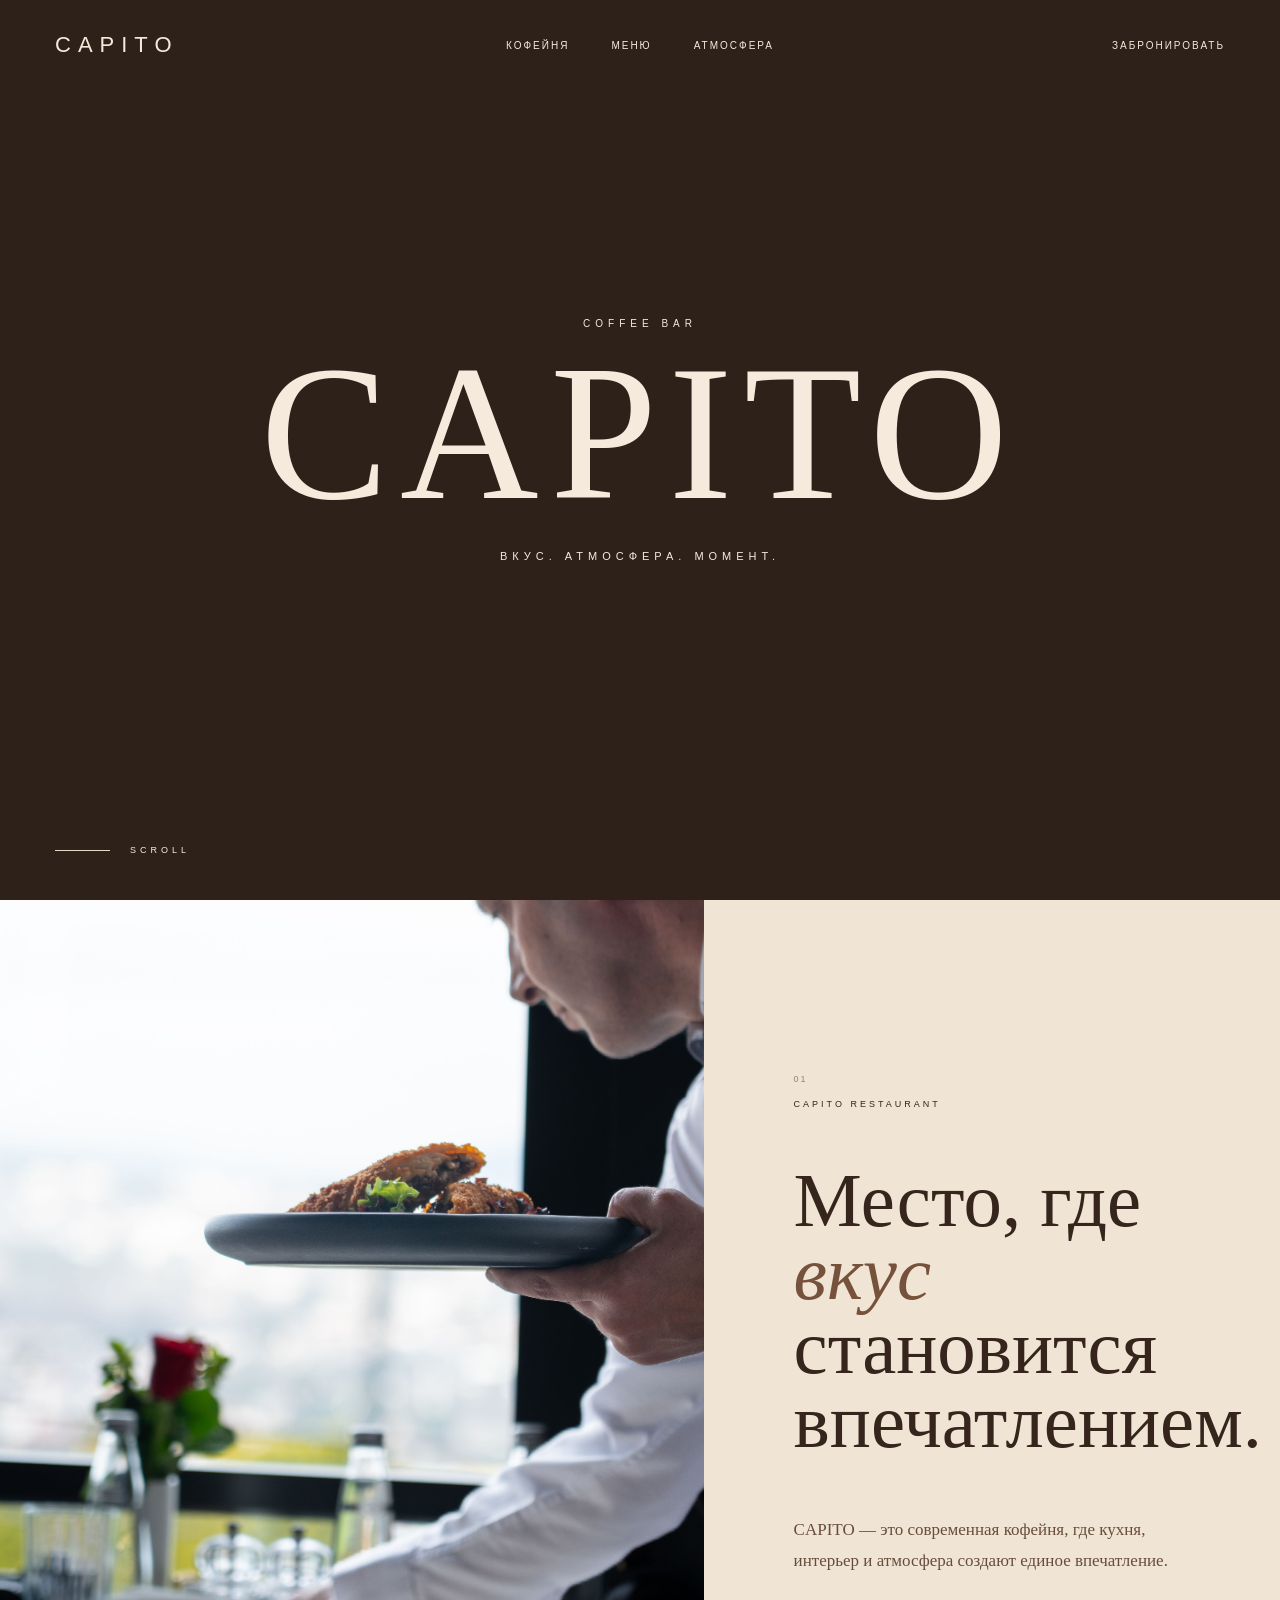
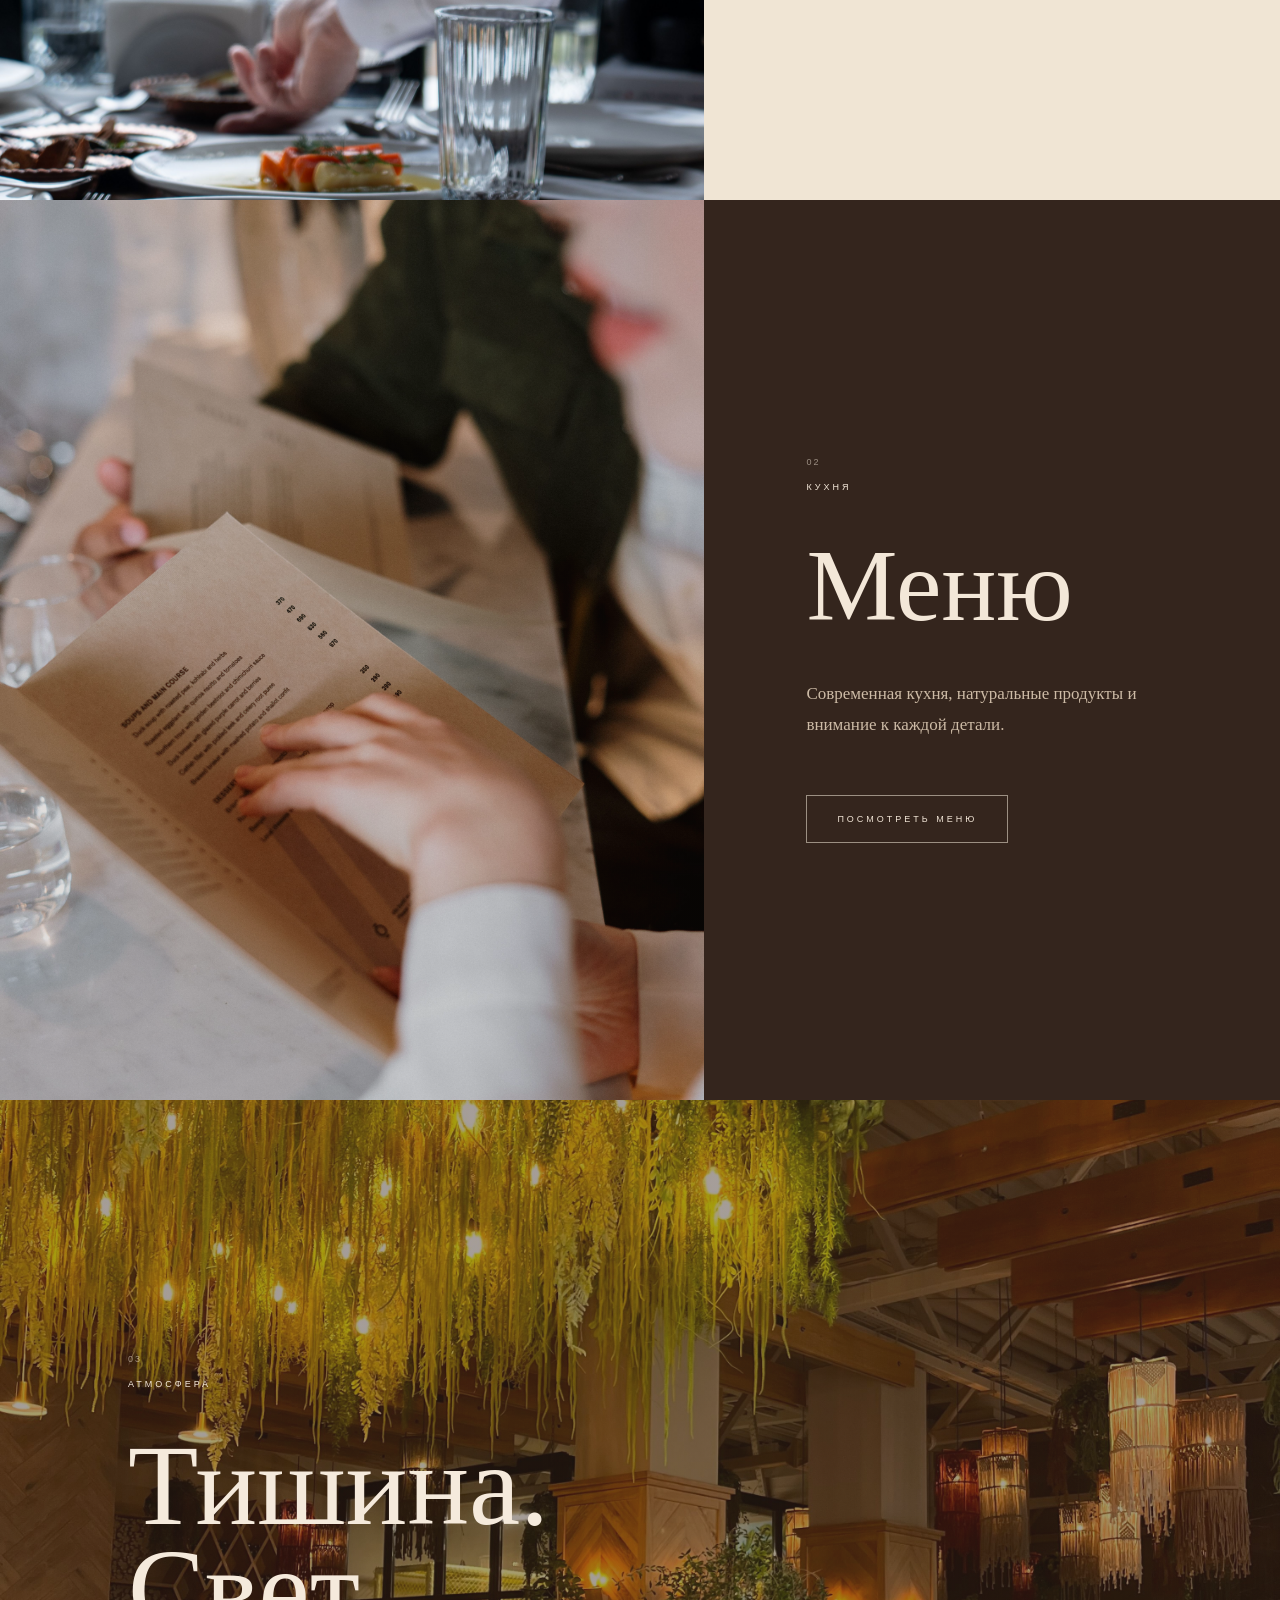
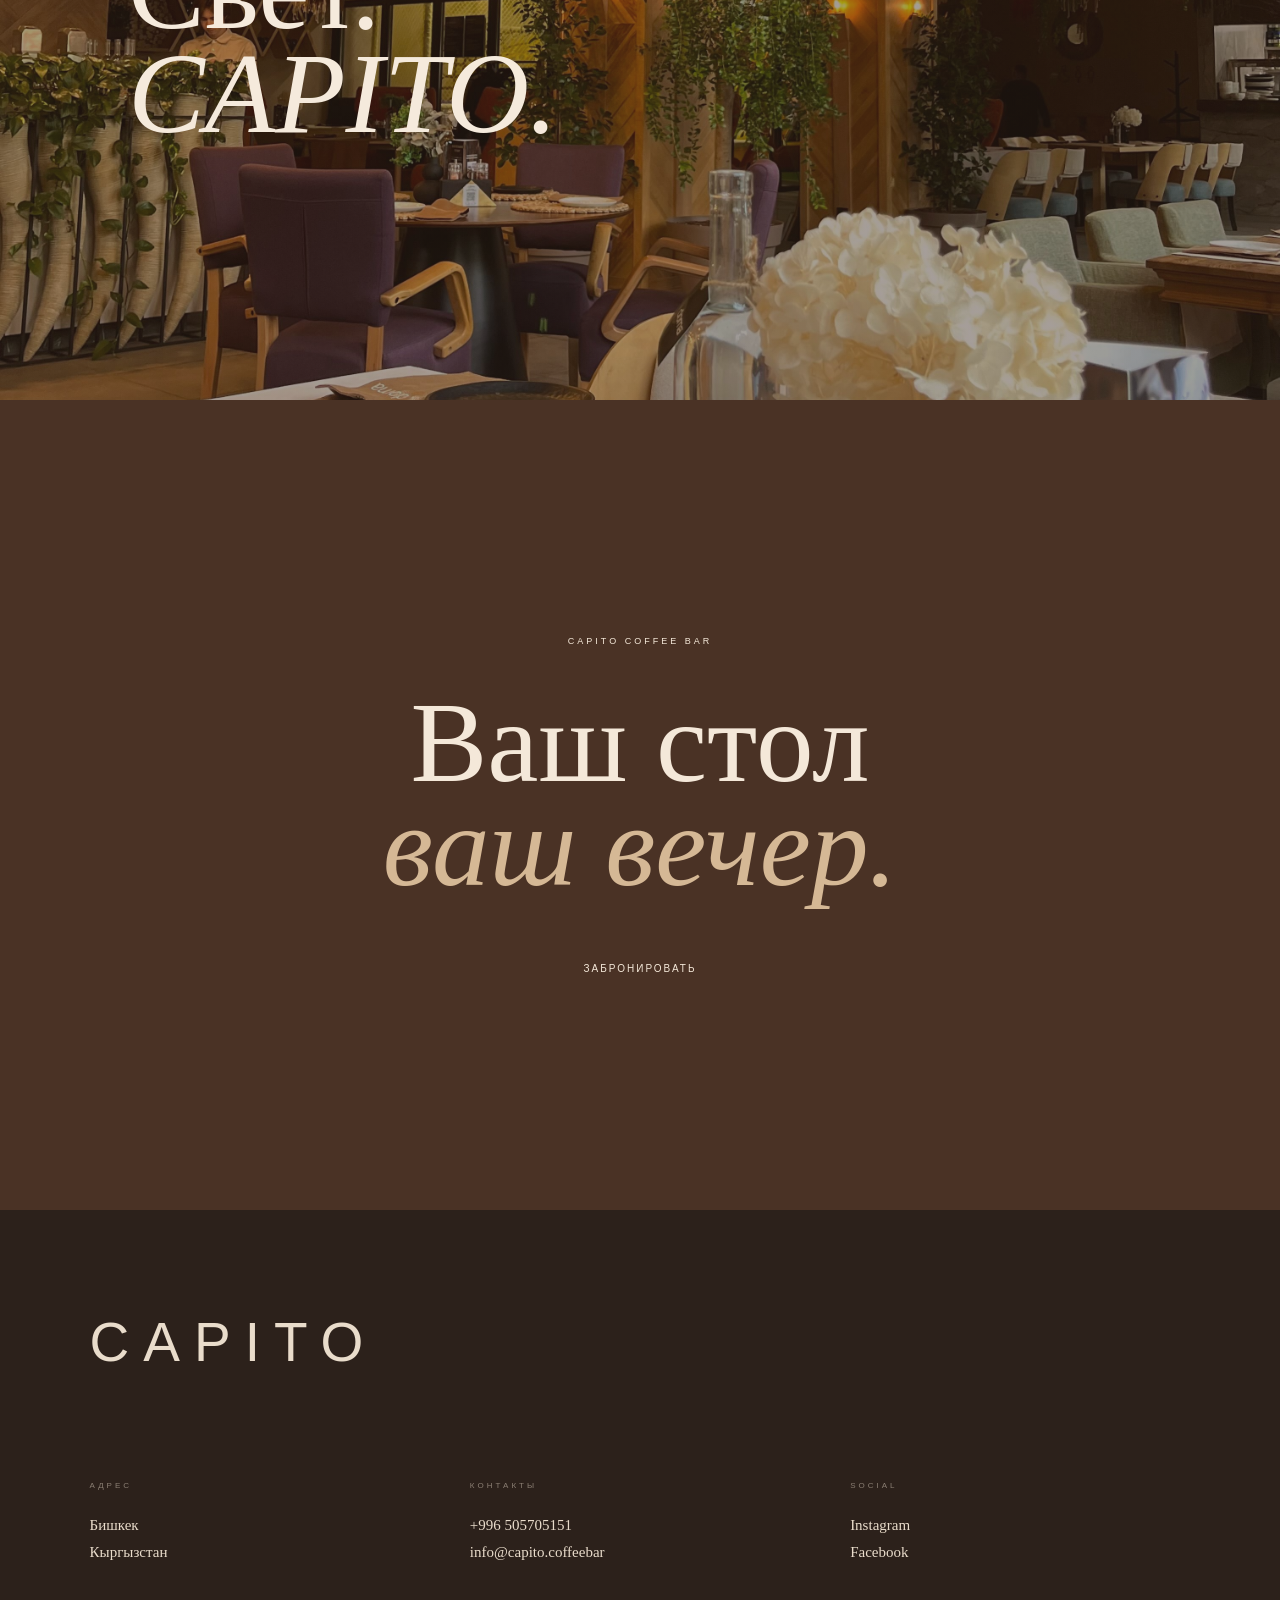
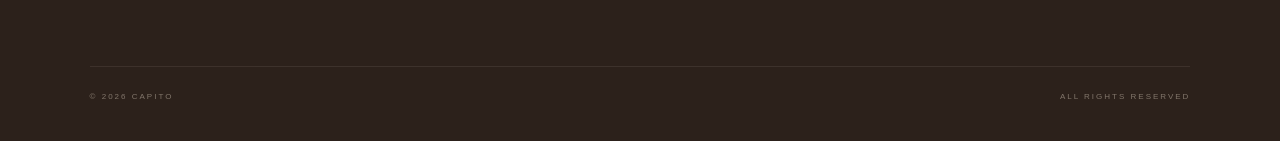
==== index.html @ 98f13ccb "Add CAPITO website" ====
<!DOCTYPE html>
<html lang="ru">

<head>
  <meta charset="UTF-8">

  <meta name="viewport" content="width=device-width, initial-scale=1.0">

  <title>CAPITO — Coffee bar</title>

  <link rel="stylesheet" href="style.css">
</head>

<body>

  <!-- ========================================
         HEADER
    ======================================== -->

  <header class="header">

    <a href="#" class="logo">
      CAPITO
    </a>


    <nav class="navigation">

      <a href="#restaurant">
        Кофейня
      </a>

      <a href="#menu">
        Меню
      </a>

      <a href="#atmosphere">
        Атмосфера
      </a>
    </nav>


    <a href="#reservation" class="reservation-link">
      Забронировать
    </a>


    <button class="menu-button" aria-label="Открыть меню">

      <span></span>
      <span></span>

    </button>

  </header>

  <main>


    <!-- ====================================
             HERO
        ===================================== -->

    <section class="hero">

      <!-- VIDEO -->

      <video class="hero__video" autoplay muted loop playsinline preload="auto">

        <source src="hero.mp4" type="video/mp4">

      </video>


      <div class="hero__overlay"></div>


      <!-- HERO CONTENT -->

      <div class="hero__content">

        <div class="hero__small">
          COFFEE BAR
        </div>


        <h1>
          CAPITO
        </h1>


        <div class="hero__subtitle">
          Вкус. Атмосфера. Момент.
        </div>

      </div>


      <!-- SCROLL -->

      <div class="hero__bottom">

        <div class="hero__line"></div>

        <span>
          SCROLL
        </span>

      </div>

    </section>




    <!-- ====================================
     SECOND SECTION — RESTAURANT
===================================== -->

    <section class="intro" id="restaurant">

      <!-- PHOTO -->

      <div class="intro__image">

        <img src="restaurant.jpg" alt="Интерьер ресторана CAPITO">

      </div>


      <!-- CONTENT -->

      <div class="intro__content">

        <div class="intro__number">
          01
        </div>

        <div class="intro__label">
          CAPITO RESTAURANT
        </div>


        <h2>
          Место,
          где <em>вкус</em>
          становится
          впечатлением.
        </h2>


        <p>
          CAPITO — это современная кофейня,
          где кухня, интерьер и атмосфера
          создают единое впечатление.
        </p>



      </div>

    </section>



    <!-- ====================================
             MENU
        ===================================== -->

    <section class="menu-section" id="menu">

      <div class="menu-image"></div>


      <div class="menu-content">

        <span class="section-number">
          02
        </span>

        <span class="section-label">
          КУХНЯ
        </span>


        <h2>
          Меню
        </h2>


        <p>
          Современная кухня,
          натуральные продукты
          и внимание к каждой детали.
        </p>


        <a href="menu.html" class="outline-button">
          Посмотреть меню
        </a>

      </div>

    </section>


    <!-- ====================================
             ATMOSPHERE
        ===================================== -->

    <section class="atmosphere" id="atmosphere">

      <div class="atmosphere__content">

        <span class="section-number">
          03
        </span>

        <span class="section-label">
          АТМОСФЕРА
        </span>


        <h2>

          Тишина.
          <br>

          Свет.
          <br>

          <em>CAPITO.</em>

        </h2>

      </div>

    </section>



    <!-- ====================================
             RESERVATION
        ===================================== -->

    <section class="reservation" id="reservation">

      <div class="reservation__content">

        <span class="section-label">
          CAPITO COFFEE BAR
        </span>


        <h2>

          Ваш стол
          <br>

          <em>ваш вечер.</em>

        </h2>


        <a href="booking.html" class="reservation-link">
          Забронировать
        </a>
      </div>

    </section>



    <!-- ====================================
             FOOTER
        ===================================== -->

    <footer class="footer">


      <div class="footer__logo">
        CAPITO
      </div>


      <div class="footer__info">


        <div>

          <span>
            АДРЕС
          </span>

          <p>
            Бишкек
            <br>
            Кыргызстан
          </p>

        </div>


        <div>

          <span>
            КОНТАКТЫ
          </span>

          <p>
            +996 505705151
            <br>
            info@capito.coffeebar
          </p>

        </div>


        <div>

          <span>
            SOCIAL
          </span>

          <p>
            Instagram
            <br>
            Facebook
          </p>

        </div>


      </div>


      <div class="footer__bottom">

        <span>
          © 2026 CAPITO
        </span>

        <span>
          ALL RIGHTS RESERVED
        </span>

      </div>


    </footer>


  </main>


  <script src="script.js"></script>

</body>

</html>
---- style.css ----
* {
  margin: 0;
  padding: 0;
  box-sizing: border-box;
}

html {
  scroll-behavior: smooth;
}

body {
  width: 100%;
  overflow-x: hidden;
  background: #f0e5d4;
  color: #35251c;
  font-family: Georgia, "Times New Roman", serif;
}

a {
  color: inherit;
  text-decoration: none;
}

button {
  font: inherit;
}


/* ========================================
   HEADER
======================================== */

.header {
  position: fixed;
  top: 0;
  left: 0;

  width: 100%;
  height: 90px;

  padding: 0 55px;

  display: flex;
  align-items: center;
  justify-content: space-between;

  z-index: 100;

  color: #f4eadb;

  pointer-events: none;
}

.header>* {
  pointer-events: auto;
}


/* ========================================
   LOGO
======================================== */

.logo {
  font-family: Arial, Helvetica, sans-serif;
  font-size: 22px;
  font-weight: 500;
  letter-spacing: 7px;
}


/* ========================================
   NAVIGATION
======================================== */

.navigation {
  position: absolute;

  left: 50%;
  transform: translateX(-50%);

  display: flex;
  align-items: center;

  gap: 42px;
}

.navigation a,
.reservation-link {
  position: relative;

  font-family: Arial, Helvetica, sans-serif;
  font-size: 10px;
  letter-spacing: 2px;
  text-transform: uppercase;
}

.navigation a::after,
.reservation-link::after {
  content: "";

  position: absolute;

  left: 0;
  bottom: -7px;

  width: 0;
  height: 1px;

  background: currentColor;

  transition: width 0.4s ease;
}

.navigation a:hover::after,
.reservation-link:hover::after {
  width: 100%;
}


/* ========================================
   MOBILE MENU BUTTON
======================================== */

.menu-button {
  display: none;

  width: 35px;
  height: 25px;

  padding: 0;
  border: 0;

  background: transparent;

  flex-direction: column;
  justify-content: center;

  gap: 7px;

  cursor: pointer;
}

.menu-button span {
  display: block;

  width: 100%;
  height: 1px;

  background: #f4eadb;

  transition: transform 0.3s ease;
}


/* ========================================
   HERO
======================================== */

.hero {
  position: relative;

  width: 100%;
  height: 100vh;
  min-height: 700px;

  overflow: hidden;

  background: #2d211a;
  color: #f5eadc;

  display: flex;
  align-items: center;
  justify-content: center;
}


/* ========================================
   HERO VIDEO
======================================== */

.hero__video {
  position: absolute;

  top: 50%;
  left: 50%;

  width: 100%;
  height: 100%;

  transform: translate(-50%, -50%);

  object-fit: cover;

  z-index: 0;
}


/* ========================================
   HERO OVERLAY
======================================== */

.hero__overlay {
  position: absolute;

  inset: 0;

  z-index: 1;

  background:
    linear-gradient(to bottom,
      rgba(45, 33, 26, 0.48),
      rgba(45, 33, 26, 0.15) 40%,
      rgba(45, 33, 26, 0.72));
}


/* ========================================
   HERO CONTENT
======================================== */

.hero__content {
  position: relative;

  z-index: 2;

  text-align: center;

  transform: translateY(-10px);
}

.hero__small {
  font-family: Arial, Helvetica, sans-serif;

  font-size: 10px;
  letter-spacing: 5px;

  margin-bottom: 28px;

  opacity: 0;

  animation: heroFadeUp 1.2s 0.3s forwards;
}

.hero h1 {
  font-size: clamp(80px, 15vw, 230px);

  font-weight: 400;

  letter-spacing: 0.06em;

  line-height: 0.8;

  opacity: 0;

  animation: heroFadeUp 1.5s 0.5s forwards;
}

.hero__subtitle {
  margin-top: 40px;

  font-family: Arial, Helvetica, sans-serif;

  font-size: 11px;
  letter-spacing: 5px;

  text-transform: uppercase;

  opacity: 0;

  animation: heroFadeUp 1.2s 0.8s forwards;
}


/* ========================================
   HERO BOTTOM
======================================== */

.hero__bottom {
  position: absolute;

  left: 55px;
  bottom: 45px;

  display: flex;
  align-items: center;

  gap: 20px;

  z-index: 3;
}

.hero__bottom span {
  font-family: Arial, Helvetica, sans-serif;

  font-size: 9px;
  letter-spacing: 4px;
}

.hero__line {
  width: 55px;
  height: 1px;

  background: #e7d8c4;
}


/* ========================================
   HERO ANIMATION
======================================== */

@keyframes heroFadeUp {
  from {
    opacity: 0;
    transform: translateY(35px);
  }

  to {
    opacity: 1;
    transform: translateY(0);
  }
}


/* ========================================
   GENERAL SECTIONS
======================================== */

.section-number {
  display: block;

  font-family: Arial, Helvetica, sans-serif;

  font-size: 9px;
  letter-spacing: 2px;

  margin-bottom: 15px;

  opacity: 0.55;
}

.section-label {
  display: block;

  font-family: Arial, Helvetica, sans-serif;

  font-size: 9px;
  letter-spacing: 3px;

  text-transform: uppercase;
}


/* ========================================
   SECTION 01 — RESTAURANT
======================================== */

.intro {
  width: 100%;

  min-height: 100vh;

  display: grid;

  grid-template-columns: 55% 45%;

  background: #f0e5d4;
}


/* ========================================
   RESTAURANT IMAGE
======================================== */

.intro__image {
  position: relative;

  width: 100%;
  height: 100vh;
  min-height: 700px;

  overflow: hidden;

  background: #6b4935;
}

.intro__image img {
  display: block;

  width: 100%;
  height: 100%;

  object-fit: cover;

  transition:
    transform 1.2s cubic-bezier(0.22,
      1,
      0.36,
      1);
}

.intro__image:hover img {
  transform: scale(1.04);
}


/* ========================================
   RESTAURANT CONTENT
======================================== */

.intro__content {
  width: 100%;

  padding: 9vw 7vw;

  display: flex;
  flex-direction: column;
  justify-content: center;

  color: #35251c;
}

.intro__number {
  font-family: Arial, Helvetica, sans-serif;

  font-size: 9px;
  letter-spacing: 2px;

  margin-bottom: 15px;

  opacity: 0.5;
}

.intro__label {
  font-family: Arial, Helvetica, sans-serif;

  font-size: 9px;
  letter-spacing: 3px;

  text-transform: uppercase;

  margin-bottom: 55px;
}


/* ========================================
   RESTAURANT TITLE
======================================== */

.intro__content h2 {
  max-width: 700px;

  font-size: clamp(55px,
      6vw,
      100px);

  font-weight: 400;

  line-height: 0.96;

  margin-bottom: 55px;
}

.intro__content h2 em {
  color: #76513b;

  font-style: italic;
}


/* ========================================
   RESTAURANT TEXT
======================================== */

.intro__content p {
  max-width: 430px;

  font-size: 17px;

  line-height: 1.85;

  color: #684c3b;

  margin-bottom: 50px;
}


/* ========================================
   TEXT LINK
======================================== */

.text-link {
  width: fit-content;

  display: inline-flex;
  align-items: center;

  gap: 25px;

  font-family: Arial, Helvetica, sans-serif;

  font-size: 10px;
  letter-spacing: 2px;

  text-transform: uppercase;
}

.text-link span {
  font-size: 18px;

  transition: transform 0.3s ease;
}

.text-link:hover span {
  transform: translateX(8px);
}


/* ========================================
   MENU
======================================== */

.menu-section {
  width: 100%;

  min-height: 100vh;

  display: grid;

  grid-template-columns: 55% 45%;

  background: #34251d;

  color: #f3e7d8;
}

.menu-image {
  width: 100%;
  min-height: 700px;

  background:
    linear-gradient(rgba(50, 35, 25, 0.15),
      rgba(50, 35, 25, 0.15)),
    url("menu.jpg") center / cover no-repeat;
}

.menu-content {
  padding: 12vw 8vw;

  display: flex;
  flex-direction: column;
  justify-content: center;
}

.menu-content h2 {
  font-size: clamp(70px,
      8vw,
      130px);

  font-weight: 400;

  margin: 35px 0;
}

.menu-content p {
  max-width: 420px;

  font-size: 17px;

  line-height: 1.8;

  color: #cdbba6;

  margin-bottom: 55px;
}


/* ========================================
   MENU BUTTON
======================================== */

.outline-button {
  width: fit-content;

  padding: 18px 30px;

  border: 1px solid rgba(243,
      231,
      216,
      0.55);

  font-family: Arial, Helvetica, sans-serif;

  font-size: 9px;
  letter-spacing: 3px;

  text-transform: uppercase;

  transition:
    background 0.4s ease,
    color 0.4s ease;
}

.outline-button:hover {
  background: #f3e7d8;

  color: #34251d;
}


/* ========================================
   ATMOSPHERE
======================================== */

.atmosphere {
  width: 100%;

  min-height: 100vh;

  position: relative;

  display: flex;
  align-items: center;

  background:
    linear-gradient(rgba(56, 39, 29, 0.45),
      rgba(56, 39, 29, 0.45)),
    url("atmosphere.jpg") center / cover no-repeat;

  color: #f5eadc;
}

.atmosphere__content {
  margin-left: 10vw;
}

.atmosphere h2 {
  margin-top: 45px;

  font-size: clamp(65px,
      9vw,
      150px);

  font-weight: 400;

  line-height: 0.9;
}

.atmosphere h2 em {
  font-style: italic;
}

/* ========================================
   CONTACTS
======================================== */

.contacts {
  width: 100%;
  min-height: 100vh;

  display: flex;
  align-items: center;

  background: #e3d3bd;
  color: #35251c;
}

.contacts__content {
  width: 100%;

  padding: 9vw 10vw;
}

.contacts h2 {
  margin-top: 45px;
  margin-bottom: 75px;

  font-size: clamp(65px,
      9vw,
      145px);

  font-weight: 400;

  line-height: 0.9;
}

.contacts h2 em {
  font-style: italic;
  color: #76513b;
}


/* ========================================
   CONTACTS INFO
======================================== */

.contacts__info {
  display: grid;

  grid-template-columns:
    repeat(4, 1fr);

  gap: 40px;

  margin-bottom: 65px;
}

.contacts__item span {
  display: block;

  font-family:
    Arial,
    Helvetica,
    sans-serif;

  font-size: 8px;

  letter-spacing: 3px;

  opacity: 0.5;

  margin-bottom: 20px;
}

.contacts__item p {
  font-size: 16px;

  line-height: 1.7;

  color: #634938;
}

/* ========================================
   RESERVATION
======================================== */

.reservation {
  width: 100%;

  min-height: 90vh;

  display: flex;
  align-items: center;
  justify-content: center;

  text-align: center;

  background: #4a3225;

  color: #f4e8d9;
}

.reservation__content {
  display: flex;

  flex-direction: column;

  align-items: center;
}

.reservation h2 {
  margin: 45px 0 65px;

  font-size: clamp(65px,
      9vw,
      145px);

  font-weight: 400;

  line-height: 0.9;
}

.reservation h2 em {
  font-style: italic;

  color: #d5b895;
}


/* ========================================
   RESERVATION BUTTON
======================================== */

.reservation-button {
  padding: 22px 38px;

  border: 1px solid #d7c1a5;

  font-family: Arial, Helvetica, sans-serif;

  font-size: 9px;
  letter-spacing: 3px;

  text-transform: uppercase;

  transition: all 0.4s ease;
}

.reservation-button:hover {
  background: #f4e8d9;

  color: #4a3225;
}


/* ========================================
   FOOTER
======================================== */

.footer {
  width: 100%;

  padding: 100px 7vw 40px;

  background: #2c211b;

  color: #e9dccb;
}

.footer__logo {
  font-family: Arial, Helvetica, sans-serif;

  font-size: 55px;

  letter-spacing: 14px;

  margin-bottom: 100px;
}

.footer__info {
  display: grid;

  grid-template-columns: repeat(3,
      1fr);

  gap: 40px;

  margin-bottom: 100px;
}

.footer__info span {
  font-family: Arial, Helvetica, sans-serif;

  font-size: 8px;

  letter-spacing: 3px;

  opacity: 0.5;
}

.footer__info p {
  margin-top: 20px;

  font-size: 15px;

  line-height: 1.8;
}

.footer__bottom {
  padding-top: 25px;

  border-top: 1px solid rgba(233,
      220,
      203,
      0.2);

  display: flex;

  justify-content: space-between;

  font-family: Arial, Helvetica, sans-serif;

  font-size: 8px;

  letter-spacing: 2px;

  opacity: 0.45;
}


/* ========================================
   SCROLL ANIMATION
======================================== */

.animate {
  opacity: 0;

  transform: translateY(50px);

  transition:
    opacity 1s ease,
    transform 1s ease;
}

.animate.visible {
  opacity: 1;

  transform: translateY(0);
}


/* ========================================
   MOBILE
======================================== */

@media (max-width: 900px) {

  /* HEADER */

  .header {
    height: 75px;

    padding: 0 25px;
  }

  .navigation,
  .reservation-link {
    display: none;
  }

  .menu-button {
    display: flex;
  }


  /* HERO */

  .hero {
    height: 100svh;

    min-height: 600px;
  }

  .hero__video {
    width: 100%;
    height: 100%;

    object-fit: cover;
  }

  .hero h1 {
    font-size: 22vw;

    letter-spacing: 0.04em;
  }

  .hero__small {
    font-size: 8px;

    letter-spacing: 4px;
  }

  .hero__subtitle {
    font-size: 8px;

    letter-spacing: 3px;
  }

  .hero__bottom {
    left: 25px;

    bottom: 30px;
  }


  /* INTRO */

  .intro {
    min-height: auto;

    display: flex;

    flex-direction: column;
  }

  .intro__image {
    width: 100%;

    height: 70vh;

    min-height: 500px;
  }

  .intro__content {
    padding: 90px 25px 100px;
  }

  .intro__label {
    margin-bottom: 45px;
  }

  .intro__content h2 {
    font-size: 16vw;

    line-height: 0.95;

    margin-bottom: 45px;
  }

  .intro__content p {
    font-size: 16px;

    line-height: 1.8;
  }


  /* MENU */

  .menu-section {
    display: flex;

    flex-direction: column;
  }

  .menu-image {
    min-height: 60vh;
  }

  .menu-content {
    padding: 90px 25px;
  }

  .menu-content h2 {
    font-size: 20vw;
  }


  /* ATMOSPHERE */

  .atmosphere {
    min-height: 90vh;
  }

  .atmosphere__content {
    margin-left: 25px;
  }

  .atmosphere h2 {
    font-size: 17vw;
  }


  /* TEAM */

  .team {
    display: flex;

    flex-direction: column;
  }

  .team__image {
    min-height: 65vh;
  }

  .team__content {
    padding: 90px 25px;
  }

  .team__content h2 {
    font-size: 17vw;
  }


  /* RESERVATION */

  .reservation {
    min-height: 75vh;
  }

  .reservation h2 {
    font-size: 18vw;
  }


  /* FOOTER */

  .footer {
    padding: 70px 25px 30px;
  }

  .footer__logo {
    font-size: 35px;

    letter-spacing: 8px;

    margin-bottom: 70px;
  }

  .footer__info {
    grid-template-columns: 1fr;

    gap: 40px;

    margin-bottom: 70px;
  }

  .footer__bottom {
    gap: 20px;

    flex-direction: column;
  }
}
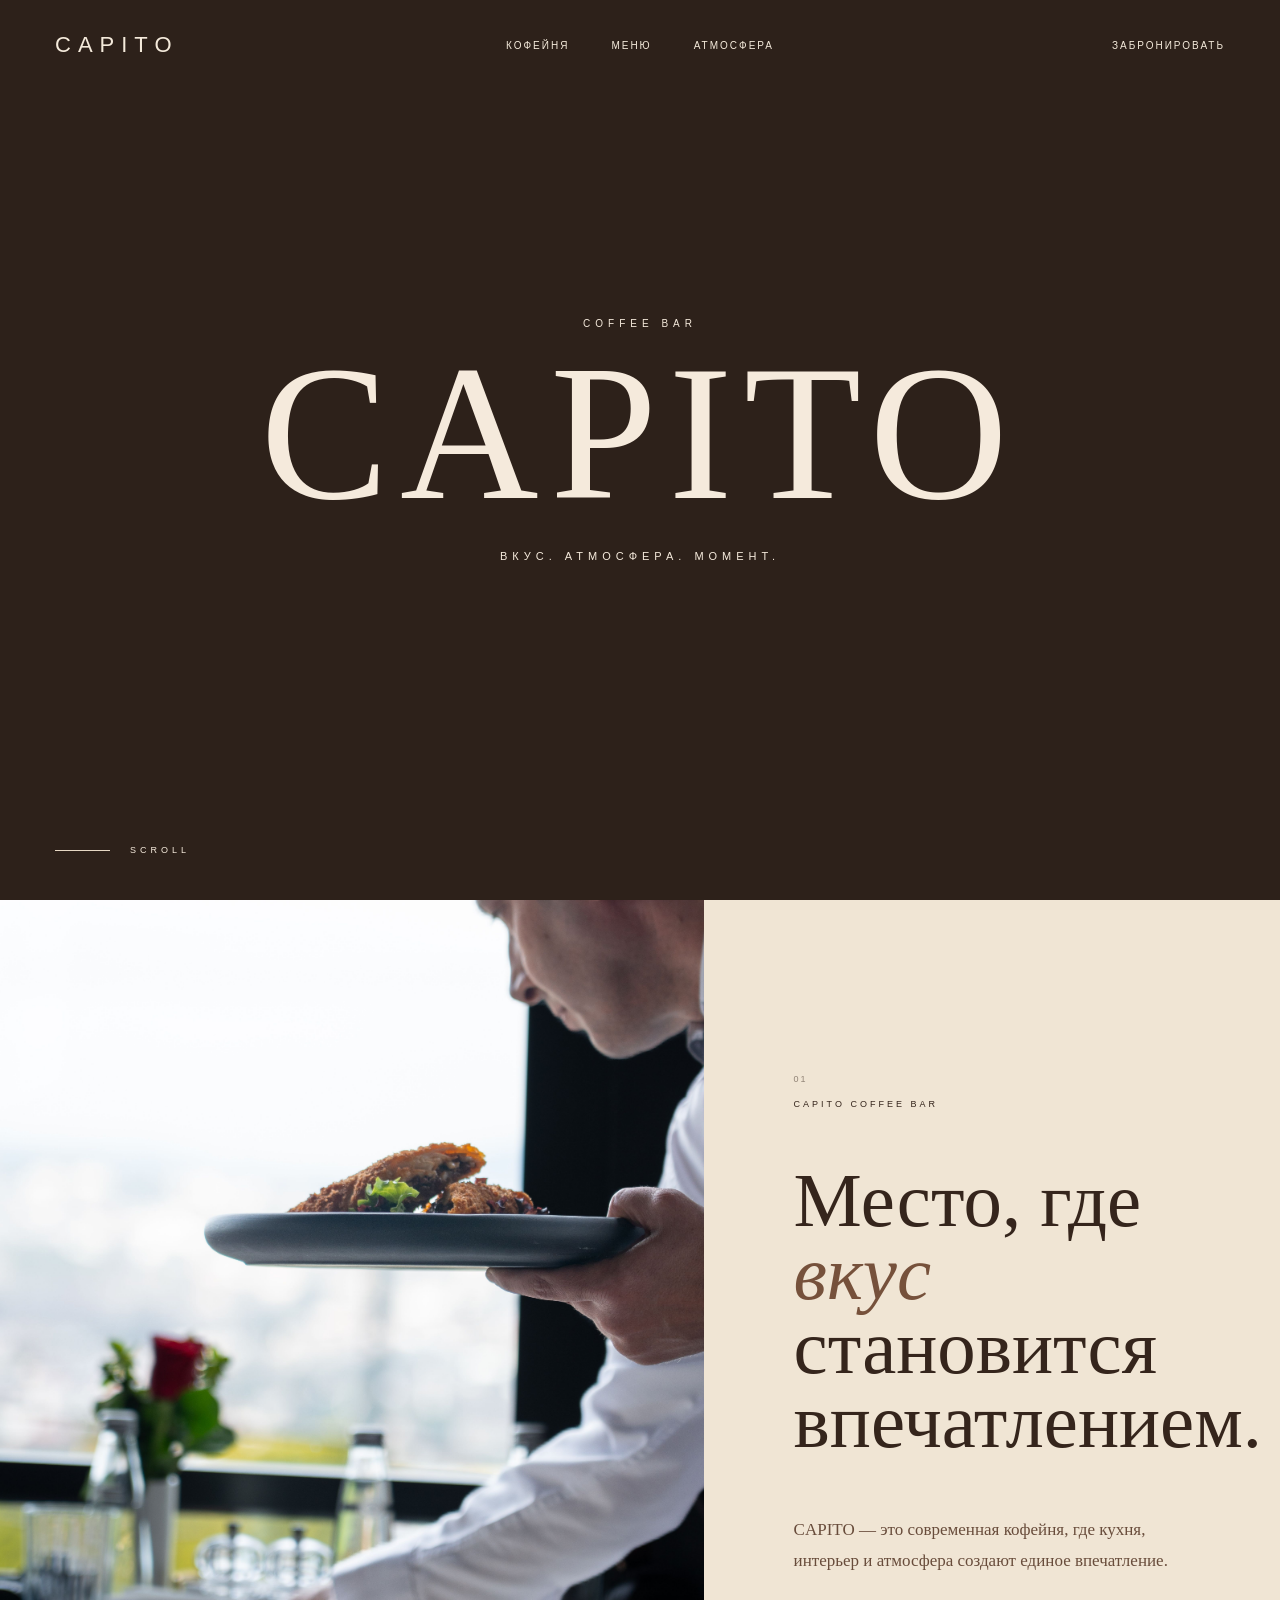
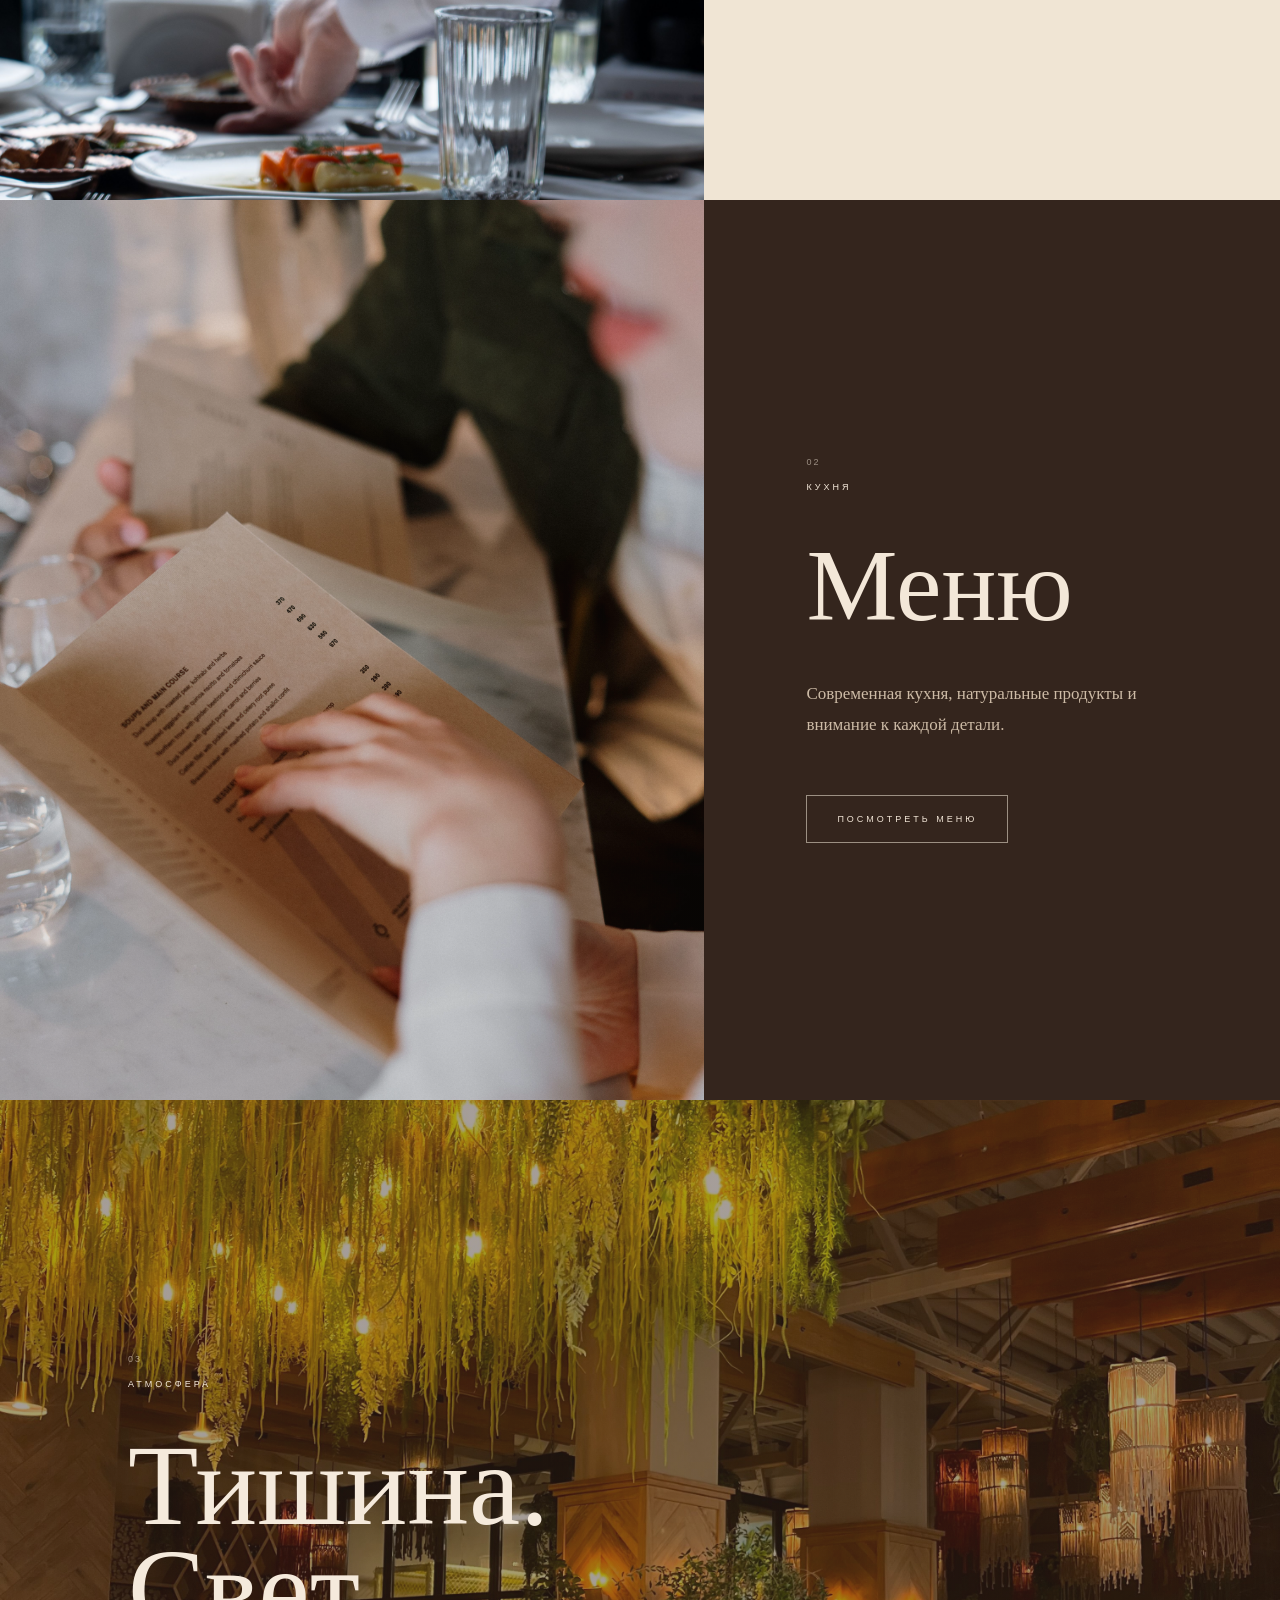
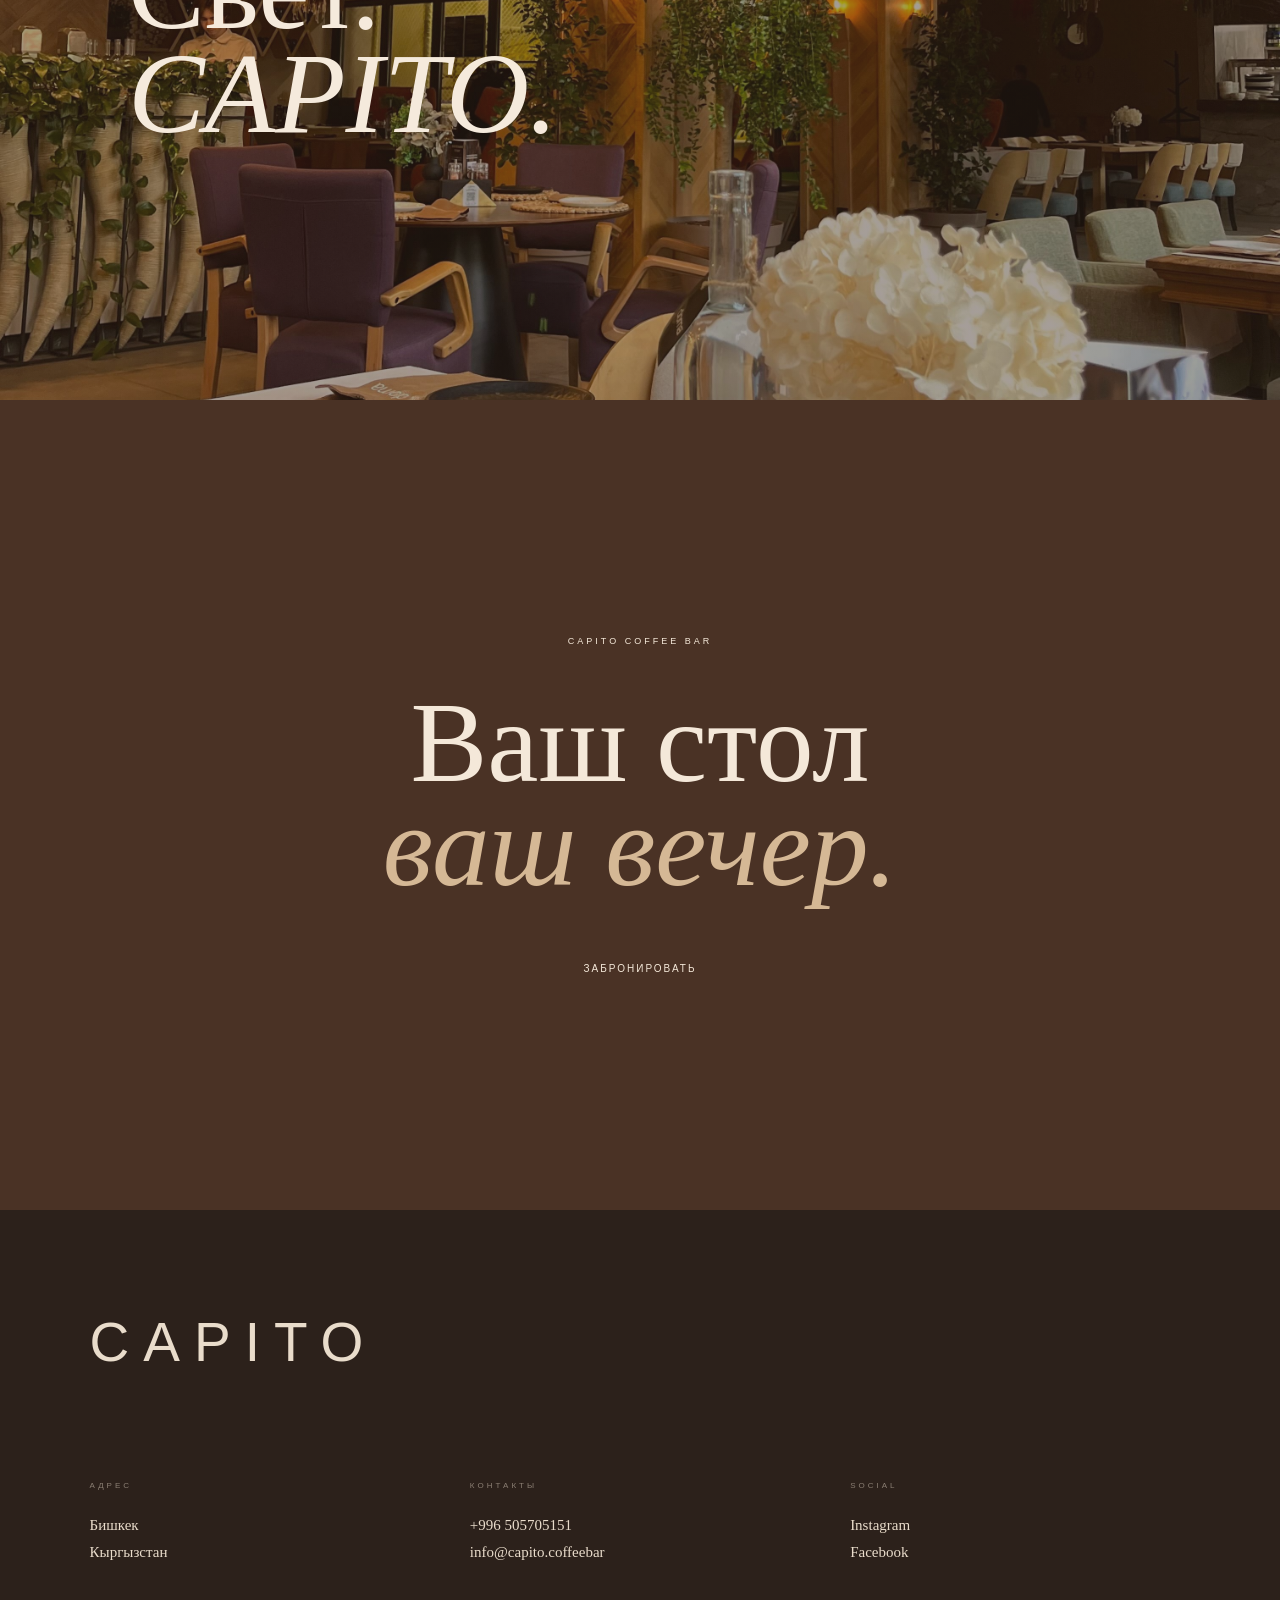
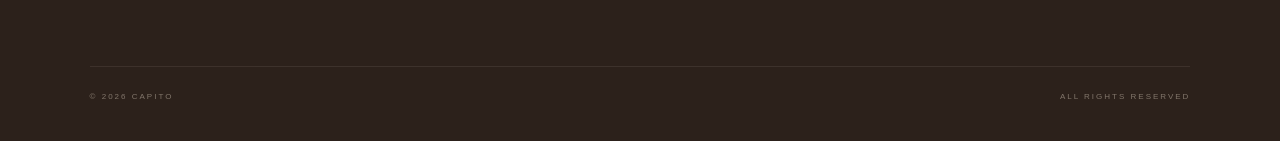
==== commit 74d93b00: "Update navigation and header labels in index.html" ====
--- a/index.html
+++ b/index.html
@@ -24,7 +24,7 @@
     </a>
 
 
-    <nav class="navigation">
+    <nav class="navigation" id="mobile-navigation">
 
       <a href="#restaurant">
         Кофейня
@@ -45,13 +45,10 @@
     </a>
 
 
-    <button class="menu-button" aria-label="Открыть меню">
-
+    <button class="menu-button" aria-label="Открыть меню" aria-expanded="false" aria-controls="mobile-navigation">
       <span></span>
       <span></span>
-
     </button>
-
   </header>
 
   <main>
@@ -137,7 +134,7 @@
         </div>
 
         <div class="intro__label">
-          CAPITO RESTAURANT
+          CAPITO COFFEE BAR
         </div>
 
 
@@ -357,4 +354,4 @@
 
 </body>
 
-</html>+</html>
--- a/style.css
+++ b/style.css
@@ -899,203 +899,453 @@
 
 
 /* ========================================
-   MOBILE
+   CAPITO — MOBILE REDESIGN
+======================================== */
+
+/* HEADER: читаемая шапка при прокрутке */
+
+.header {
+  transition:
+    background 0.35s ease,
+    height 0.35s ease,
+    color 0.35s ease,
+    box-shadow 0.35s ease;
+}
+
+.header.scrolled {
+  background: rgba(44, 33, 27, 0.94);
+  color: #f4eadb;
+  box-shadow: 0 4px 20px rgba(0, 0, 0, 0.12);
+  backdrop-filter: blur(12px);
+  -webkit-backdrop-filter: blur(12px);
+}
+
+.header.scrolled .menu-button span {
+  background: #f4eadb;
+}
+
+/* ========================================
+   MOBILE MENU BUTTON
+======================================== */
+
+.menu-button {
+  position: relative;
+  z-index: 102;
+  align-items: center;
+  justify-content: center;
+  border-radius: 50%;
+  transition: background 0.3s ease;
+}
+
+.menu-button:hover {
+  background: rgba(244, 234, 219, 0.12);
+}
+
+.menu-button span {
+  width: 24px;
+  height: 2px;
+  border-radius: 5px;
+  transform-origin: center;
+}
+
+.menu-button.active span:first-child {
+  transform: translateY(4.5px) rotate(45deg);
+}
+
+.menu-button.active span:last-child {
+  transform: translateY(-4.5px) rotate(-45deg);
+}
+
+/* ========================================
+   MOBILE NAVIGATION PANEL
 ======================================== */
 
 @media (max-width: 900px) {
-
-  /* HEADER */
 
   .header {
     height: 75px;
-
-    padding: 0 25px;
-  }
-
-  .navigation,
-  .reservation-link {
+    padding: 0 20px;
+  }
+
+  .header.scrolled {
+    height: 70px;
+  }
+
+  .navigation {
+    position: fixed;
+    inset: 0;
+    z-index: 101;
+
+    width: 100%;
+    height: 100vh;
+    height: 100dvh;
+
+    display: flex;
+    flex-direction: column;
+    align-items: flex-start;
+    justify-content: center;
+
+    gap: 0;
+    padding: 90px 35px 50px;
+
+    background: #34251d;
+    color: #f4eadb;
+
+    opacity: 0;
+    visibility: hidden;
+    pointer-events: none;
+
+    transform: translateY(-15px);
+
+    transition:
+      opacity 0.35s ease,
+      visibility 0.35s ease,
+      transform 0.35s ease;
+
+    overflow-y: auto;
+  }
+
+  .navigation.open {
+    opacity: 1;
+    visibility: visible;
+    pointer-events: auto;
+    transform: translateY(0);
+  }
+
+  .navigation a {
+    display: block;
+    width: 100%;
+
+    padding: 18px 0;
+
+    font-family: Georgia, serif;
+    font-size: clamp(27px, 7vw, 38px);
+    font-weight: 400;
+    letter-spacing: 0;
+    text-transform: none;
+
+    border-bottom: 1px solid rgba(244, 234, 219, 0.15);
+
+    transition:
+      color 0.3s ease,
+      padding-left 0.3s ease;
+  }
+
+  .navigation a:hover {
+    color: #d5b895;
+    padding-left: 10px;
+  }
+
+  .navigation a::after {
+    display: none;
+  }
+
+  /* Кнопка бронирования в шапке */
+
+  .header>.reservation-link {
+    display: inline-flex;
+    align-items: center;
+    justify-content: center;
+
+    min-height: 38px;
+    padding: 0 13px;
+
+    margin-left: auto;
+    margin-right: 12px;
+
+    border: 1px solid rgba(244, 234, 219, 0.65);
+    border-radius: 3px;
+
+    font-size: 8px;
+    letter-spacing: 1px;
+    white-space: nowrap;
+  }
+
+  .header>.reservation-link::after {
     display: none;
   }
 
   .menu-button {
     display: flex;
-  }
-
-
-  /* HERO */
-
-  .hero {
-    height: 100svh;
-
-    min-height: 600px;
-  }
-
-  .hero__video {
+    width: 38px;
+    height: 38px;
+    flex-shrink: 0;
+    gap: 7px;
+  }
+
+  /* Убираем прокрутку страницы при открытом меню */
+
+  body.menu-open {
+    overflow: hidden;
+    height: 100%;
+  }
+
+  /* ====================================
+       INTRO — DARKER TOP AND HEADER
+    ==================================== */
+
+  .intro {
+    position: relative;
+    background: #e3d3bd;
+  }
+
+  .intro__image {
+    position: relative;
+    height: 58vh;
+    height: 58svh;
+    min-height: 380px;
+    max-height: 580px;
+  }
+
+  .intro__image::after {
+    content: "";
+    position: absolute;
+    inset: 0;
+
+    background: linear-gradient(to bottom,
+        rgba(35, 24, 18, 0.50) 0%,
+        rgba(35, 24, 18, 0.12) 35%,
+        transparent 75%);
+
+    pointer-events: none;
+  }
+
+  .intro__content {
+    padding: 65px 25px 80px;
+    background: #e3d3bd;
+  }
+
+  .intro__content h2 {
+    font-size: clamp(46px, 13vw, 68px);
+    line-height: 0.98;
+    margin-bottom: 30px;
+  }
+
+  .intro__label {
+    margin-bottom: 35px;
+  }
+
+  .intro__content p {
+    font-size: 15px;
+    line-height: 1.75;
+    margin-bottom: 30px;
+  }
+
+  /* ====================================
+       BUTTONS — CLEAR AND TOUCH FRIENDLY
+    ==================================== */
+
+  .outline-button,
+  .reservation-button,
+  .reservation__content>.reservation-link {
+    display: inline-flex;
+    align-items: center;
+    justify-content: center;
+
+    min-height: 56px;
+    padding: 0 25px;
+
+    border: 1px solid #d7c1a5;
+    border-radius: 3px;
+
+    background: #d7c1a5;
+    color: #34251d;
+
+    font-family: Arial, Helvetica, sans-serif;
+    font-size: 10px;
+    font-weight: 600;
+    letter-spacing: 1.5px;
+    text-align: center;
+    text-transform: uppercase;
+
+    transition:
+      background 0.25s ease,
+      color 0.25s ease,
+      transform 0.25s ease;
+  }
+
+  .outline-button:hover,
+  .reservation-button:hover,
+  .reservation__content>.reservation-link:hover {
+    background: #f4e8d9;
+    color: #34251d;
+    transform: translateY(-2px);
+  }
+
+  .outline-button:active,
+  .reservation-button:active,
+  .reservation__content>.reservation-link:active {
+    transform: scale(0.98);
+  }
+
+  /* ====================================
+       MENU SECTION
+    ==================================== */
+
+  .menu-image {
+    min-height: 45vh;
+    min-height: 45svh;
+  }
+
+  .menu-content {
+    padding: 65px 25px 75px;
+  }
+
+  .menu-content h2 {
+    font-size: clamp(65px, 18vw, 100px);
+    margin: 25px 0;
+  }
+
+  .menu-content p {
+    font-size: 15px;
+    line-height: 1.75;
+    margin-bottom: 35px;
+  }
+
+  /* ====================================
+       ATMOSPHERE
+    ==================================== */
+
+  .atmosphere {
+    position: relative;
+    min-height: 75vh;
+    min-height: 75svh;
+
+    background-position: center;
+  }
+
+  .atmosphere::before {
+    content: "";
+    position: absolute;
+    inset: 0;
+
+    background: linear-gradient(to bottom,
+        rgba(35, 24, 18, 0.65),
+        rgba(35, 24, 18, 0.25) 45%,
+        rgba(35, 24, 18, 0.70));
+
+    pointer-events: none;
+  }
+
+  .atmosphere__content {
+    position: relative;
+    z-index: 1;
+    margin-left: 25px;
+    margin-right: 20px;
+  }
+
+  .atmosphere h2 {
+    font-size: clamp(58px, 16vw, 90px);
+    margin-top: 30px;
+  }
+
+  /* ====================================
+       RESERVATION
+    ==================================== */
+
+  .reservation {
+    min-height: 65vh;
+    min-height: 65svh;
+    padding: 65px 25px;
+  }
+
+  .reservation__content {
     width: 100%;
-    height: 100%;
-
-    object-fit: cover;
-  }
-
-  .hero h1 {
-    font-size: 22vw;
-
-    letter-spacing: 0.04em;
-  }
-
-  .hero__small {
+  }
+
+  .reservation h2 {
+    font-size: clamp(55px, 16vw, 90px);
+    margin: 35px 0 40px;
+  }
+
+  .reservation__content>.reservation-link {
+    min-width: 220px;
+    background: #d7b995;
+    color: #34251d;
+    border-color: #d7b995;
+  }
+
+  /* ====================================
+       FOOTER — COMPACT COLUMNS
+    ==================================== */
+
+  .footer {
+    padding: 55px 25px 25px;
+  }
+
+  .footer__logo {
+    font-size: 32px;
+    letter-spacing: 8px;
+    margin-bottom: 40px;
+  }
+
+  .footer__info {
+    display: grid;
+    grid-template-columns: repeat(2, minmax(0, 1fr));
+    gap: 30px 18px;
+    margin-bottom: 45px;
+  }
+
+  .footer__info>div {
+    min-width: 0;
+  }
+
+  .footer__info span {
     font-size: 8px;
-
+    letter-spacing: 1.5px;
+  }
+
+  .footer__info p {
+    margin-top: 12px;
+    font-size: 13px;
+    line-height: 1.7;
+    overflow-wrap: anywhere;
+  }
+
+  .footer__bottom {
+    display: flex;
+    flex-direction: row;
+    justify-content: space-between;
+    align-items: center;
+    flex-wrap: wrap;
+
+    gap: 12px;
+    padding-top: 20px;
+
+    font-size: 7px;
+    letter-spacing: 1px;
+  }
+}
+
+/* Узкие телефоны */
+
+@media (max-width: 380px) {
+
+  .header {
+    padding: 0 12px;
+  }
+
+  .logo {
+    font-size: 16px;
     letter-spacing: 4px;
   }
 
-  .hero__subtitle {
-    font-size: 8px;
-
-    letter-spacing: 3px;
-  }
-
-  .hero__bottom {
-    left: 25px;
-
-    bottom: 30px;
-  }
-
-
-  /* INTRO */
-
-  .intro {
-    min-height: auto;
-
-    display: flex;
-
-    flex-direction: column;
-  }
-
-  .intro__image {
-    width: 100%;
-
-    height: 70vh;
-
-    min-height: 500px;
-  }
-
-  .intro__content {
-    padding: 90px 25px 100px;
-  }
-
-  .intro__label {
-    margin-bottom: 45px;
-  }
-
-  .intro__content h2 {
-    font-size: 16vw;
-
-    line-height: 0.95;
-
-    margin-bottom: 45px;
-  }
-
-  .intro__content p {
-    font-size: 16px;
-
-    line-height: 1.8;
-  }
-
-
-  /* MENU */
-
-  .menu-section {
-    display: flex;
-
-    flex-direction: column;
-  }
-
-  .menu-image {
-    min-height: 60vh;
-  }
-
-  .menu-content {
-    padding: 90px 25px;
-  }
-
-  .menu-content h2 {
-    font-size: 20vw;
-  }
-
-
-  /* ATMOSPHERE */
-
-  .atmosphere {
-    min-height: 90vh;
-  }
-
-  .atmosphere__content {
-    margin-left: 25px;
-  }
-
-  .atmosphere h2 {
-    font-size: 17vw;
-  }
-
-
-  /* TEAM */
-
-  .team {
-    display: flex;
-
-    flex-direction: column;
-  }
-
-  .team__image {
-    min-height: 65vh;
-  }
-
-  .team__content {
-    padding: 90px 25px;
-  }
-
-  .team__content h2 {
-    font-size: 17vw;
-  }
-
-
-  /* RESERVATION */
-
-  .reservation {
-    min-height: 75vh;
-  }
-
-  .reservation h2 {
-    font-size: 18vw;
-  }
-
-
-  /* FOOTER */
-
-  .footer {
-    padding: 70px 25px 30px;
-  }
-
-  .footer__logo {
-    font-size: 35px;
-
-    letter-spacing: 8px;
-
-    margin-bottom: 70px;
+  .header>.reservation-link {
+    font-size: 7px;
+    padding: 0 9px;
+    margin-right: 8px;
+  }
+
+  .menu-button {
+    width: 32px;
+    height: 36px;
   }
 
   .footer__info {
-    grid-template-columns: 1fr;
-
-    gap: 40px;
-
-    margin-bottom: 70px;
-  }
-
-  .footer__bottom {
-    gap: 20px;
-
-    flex-direction: column;
-  }
-}+    gap: 25px 12px;
+  }
+
+  .footer__info p {
+    font-size: 12px;
+  }
+}
